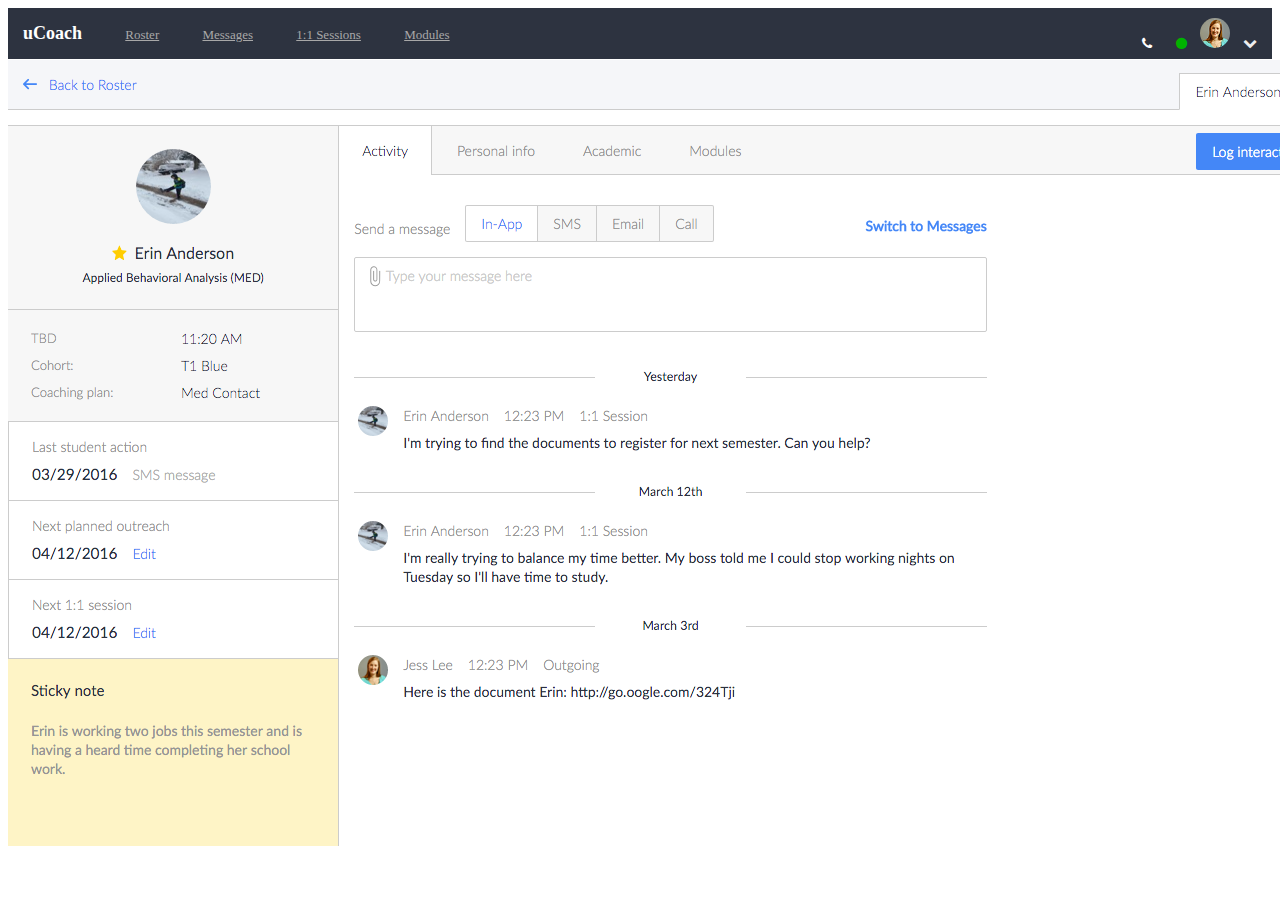
==== profile.html @ 1506bff9 "More stuff" ====
<html>
  <head>
    <title>Test</title>


    <link rel="stylesheet" href="https://maxcdn.bootstrapcdn.com/bootstrap/3.3.6/css/bootstrap.min.css" integrity="sha384-1q8mTJOASx8j1Au+a5WDVnPi2lkFfwwEAa8hDDdjZlpLegxhjVME1fgjWPGmkzs7" crossorigin="anonymous">
    <link rel="stylesheet" href="https://maxcdn.bootstrapcdn.com/font-awesome/4.5.0/css/font-awesome.min.css">
    <link rel="stylesheet/less" type="text/css" href="css/custom.less" />
  </head>
  </head>
  <body>
    <header>
      <h1>uCoach</h1>
      <a href="index.html">Roster</a>
      <a href="messages-indv.html">Messages</a>
      <a href="#">1:1 Sessions</a>
      <a href="#">Modules</a>
      <div class="coach">
        <i class="fa fa-phone"></i>
        <i class="fa fa-circle"></i>
        <img src="img/coach-avatar.png" class="avatar">
        <i class="fa fa-chevron-down"></i>
      </div>
    </header>
    <div class="screenshot">
      <a href="messages-indv.html"></a>
      <img src="img/profile.png">
    </div>

    <script src="js/less.js"></script>
    <script src="https://code.jquery.com/jquery-1.12.0.min.js"></script>
    <script src="https://maxcdn.bootstrapcdn.com/bootstrap/3.3.6/js/bootstrap.min.js" integrity="sha384-0mSbJDEHialfmuBBQP6A4Qrprq5OVfW37PRR3j5ELqxss1yVqOtnepnHVP9aJ7xS" crossorigin="anonymous"></script>
    <script type="text/javascript">
      jQuery(document).ready(function($) {

      });
    </script>

  </body>
</html>
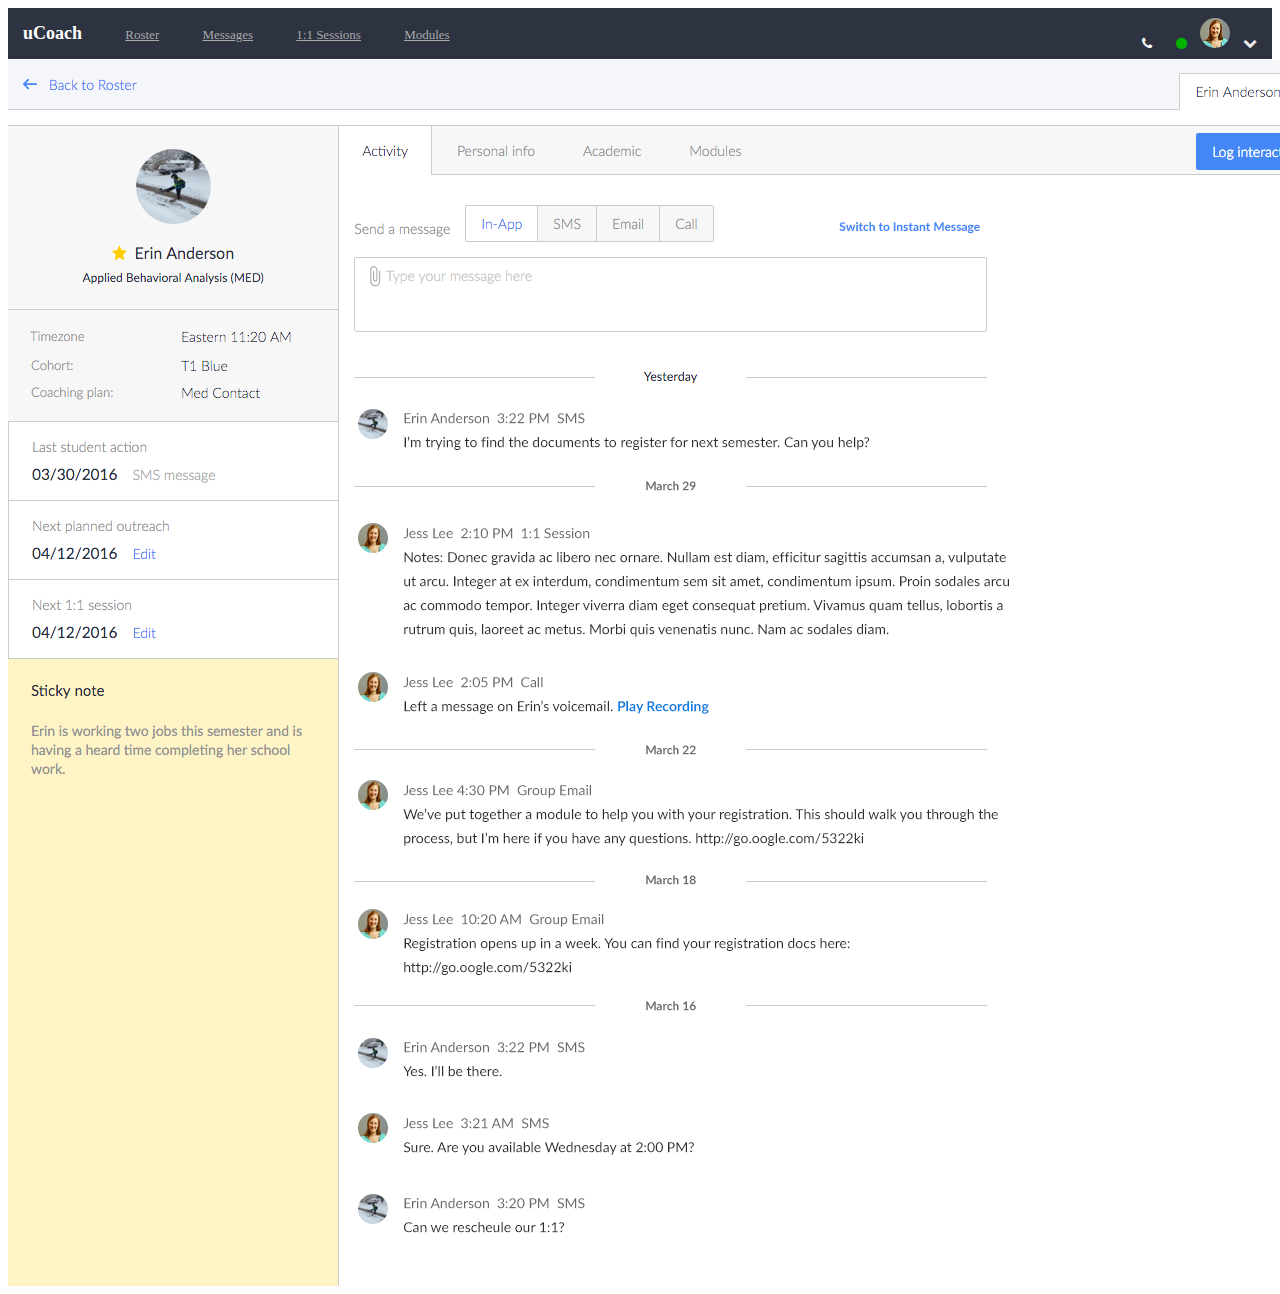
==== commit b8392ba7: "Fixing bugs" ====
--- a/profile.html
+++ b/profile.html
@@ -23,7 +23,8 @@
       </div>
     </header>
     <div class="screenshot">
-      <a href="messages-indv.html"></a>
+      <a class="msg" href="messages-indv.html"></a>
+      <a class="back" href="index.html"></a>
       <img src="img/profile.png">
     </div>
 
